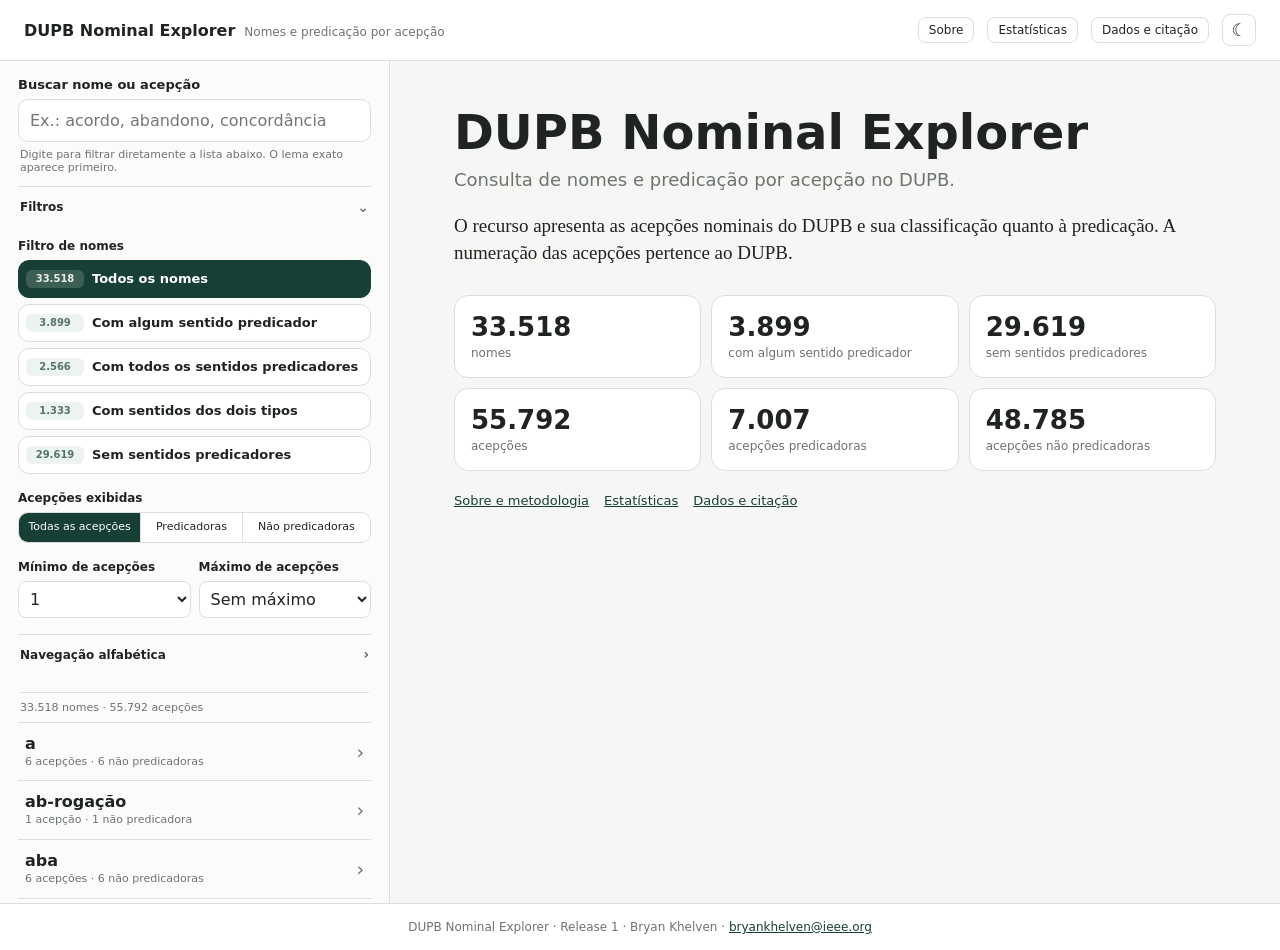
==== index.html @ 0bd73d30 "Publish DUPB Nominal Explorer" ====
<!doctype html>
<html lang="pt-BR"><head><meta charset="utf-8"><meta name="viewport" content="width=device-width,initial-scale=1">
<title>DUPB Nominal Explorer</title><meta name="description" content="Consulta de nomes e predicação por acepção no DUPB.">
<script src="theme.js"></script><link rel="icon" href="favicon.svg" type="image/svg+xml"><link rel="stylesheet" href="styles.css"></head><body>
<header class="topbar"><div class="brand"><a href="index.html">DUPB Nominal Explorer</a><span>Nomes e predicação por acepção</span></div><nav class="top-actions">
<a class="nav-btn" href="about.html">Sobre</a><a class="nav-btn" href="stats.html">Estatísticas</a><a class="nav-btn" href="download.html">Dados e citação</a><button class="theme-btn icon-btn" data-theme-toggle type="button" aria-label="Alternar tema"></button>
</nav></header>
<main class="explorer">
<aside class="filters">
<div class="search-block"><label for="q">Buscar nome ou acepção</label><input id="q" type="search" autocomplete="off" placeholder="Ex.: acordo, abandono, concordância"><p class="hint">Digite para filtrar diretamente a lista abaixo. O lema exato aparece primeiro.</p></div>
<details class="sidebar-section" open><summary>Filtros</summary><div class="sidebar-section-body">
<p class="lab">Filtro de nomes</p><div id="profiles" class="profile-options" role="group" aria-label="Perfil dos nomes">
<button data-p="all" class="on"><small class="facet-count"></small><span class="facet-label">Todos os nomes</span></button>
<button data-p="hasS"><small class="facet-count"></small><span class="facet-label">Com algum sentido predicador</span></button>
<button data-p="allS"><small class="facet-count"></small><span class="facet-label">Com todos os sentidos predicadores</span></button>
<button data-p="mixed"><small class="facet-count"></small><span class="facet-label">Com sentidos dos dois tipos</span></button>
<button data-p="nonly"><small class="facet-count"></small><span class="facet-label">Sem sentidos predicadores</span></button></div>
<p class="lab">Acepções exibidas</p><div id="senseFilters" class="chips segmented" role="group" aria-label="Acepções exibidas"><button data-s="all" class="on">Todas as acepções</button><button data-s="S">Predicadoras</button><button data-s="N">Não predicadoras</button></div>
<div class="two-cols"><div><p class="lab">Mínimo de acepções</p><select id="minSenses"><option value="1">1</option><option>2</option><option>3</option><option>5</option><option>10</option></select></div><div><p class="lab">Máximo de acepções</p><select id="maxSenses"><option value="999">Sem máximo</option><option>1</option><option>2</option><option>3</option><option>5</option><option>10</option><option>20</option></select></div></div>
</div></details>
<details class="sidebar-section"><summary>Navegação alfabética</summary><div class="sidebar-section-body"><div id="alphabet" class="alphabet"></div></div></details>
<div id="activeFilters" class="active-filters" hidden></div><div id="count" aria-live="polite"></div><div id="list" class="lexical-list"></div><div id="listSentinel" class="list-sentinel" aria-hidden="true"></div>
</aside>
<section id="content">
<div id="intro"><h1>DUPB Nominal Explorer</h1><p class="subtitle">Consulta de nomes e predicação por acepção no DUPB.</p><p class="scope">O recurso apresenta as acepções nominais do DUPB e sua classificação quanto à predicação. A numeração das acepções pertence ao DUPB.</p><div id="stats"></div><div class="page-links"><a href="about.html">Sobre e metodologia</a><a href="stats.html">Estatísticas</a><a href="download.html">Dados e citação</a></div></div>
<div id="entry" hidden><p class="eyebrow">Entrada nominal</p><div class="entry-head"><div><h1 id="title"></h1><p id="summary"></p></div><div class="entry-data"><span>Exportar este nome:</span><button id="jsonOne">JSON</button><button id="jsonlOne">JSONL</button></div></div><div class="entry-body"><div id="groups"></div><aside class="lexical"><h2>Ficha lexical</h2><dl id="lexicalData"></dl><div class="lexical-actions"><button id="copyLink" class="quiet-action">Copiar link</button><details class="cite-menu"><summary>Citar esta entrada</summary><div class="cite-menu-body"><button id="copyCitation" class="quiet-action">Copiar referência</button><button id="copyBibtex" class="quiet-action">Copiar BibTeX</button></div></details></div></aside></div></div>
</section></main>
<footer>DUPB Nominal Explorer · Release 1 · Bryan Khelven · <a href="mailto:bryankhelven@ieee.org">bryankhelven@ieee.org</a></footer>
<script src="data/release-info.js"></script><script src="data/entries.js"></script><script src="common.js"></script><script src="app.js"></script></body></html>
---- styles.css ----
:root{--bg:#f6f7f4;--panel:#fbfcfa;--paper:#fff;--text:#1f2421;--muted:#6d746f;--line:#ddd;--accent:#173f35;--soft:#e7efec;--pred:#e7efec;--non:#efefec}:root[data-theme="dark"]{--bg:#131614;--panel:#181c19;--paper:#1f2421;--text:#e8ece9;--muted:#aab0ac;--line:#343a36;--accent:#a9d4c3;--soft:#26362f;--pred:#21382f;--non:#2b2f2c}*{box-sizing:border-box}body{margin:0;font-family:system-ui,-apple-system,BlinkMacSystemFont,"Segoe UI",sans-serif;background:var(--bg);color:var(--text)}a{color:var(--accent)}button,input,select{font:inherit;color:inherit}.topbar{padding:14px 24px;background:var(--paper);border-bottom:1px solid var(--line);display:flex;justify-content:space-between;gap:22px;align-items:center;position:sticky;top:0;z-index:10}.brand{display:flex;gap:9px;align-items:baseline;white-space:nowrap}.brand a{font-weight:800;text-decoration:none;color:var(--text)}.brand span{font-size:12px;color:var(--muted)}.topbar nav{display:flex;gap:13px;align-items:center;flex-wrap:wrap;justify-content:flex-end}.topbar nav a,.theme-btn{font-size:12px}.theme-btn{border:1px solid var(--line);background:var(--paper);padding:6px 9px;border-radius:8px}.explorer{display:grid;grid-template-columns:360px 1fr;min-height:calc(100vh - 58px)}.filters{padding:20px;border-right:1px solid var(--line);background:var(--panel);position:sticky;top:58px;height:calc(100vh - 58px);overflow:auto}.filters label{font-size:13px;font-weight:700}.filters input{width:100%;margin-top:7px;padding:11px;border:1px solid var(--line);background:var(--paper);border-radius:10px}.hint{font-size:11px;color:var(--muted);margin:6px 2px 0}.lab{font-size:12px;font-weight:800;margin:17px 0 7px}.chips{display:flex;gap:6px;flex-wrap:wrap}.chips button,.entry-data button,.lexical button{border:1px solid var(--line);background:var(--paper);padding:7px 10px;border-radius:999px;cursor:pointer}.chips button.on{background:var(--accent);color:var(--paper);border-color:var(--accent)}:root[data-theme="dark"] .chips button.on{color:#132018}.two-cols{display:grid;grid-template-columns:1fr 1fr;gap:8px}.two-cols select{width:100%;padding:7px;border:1px solid var(--line);border-radius:8px;background:var(--paper)}.alphabet{display:flex;gap:3px;flex-wrap:wrap}.alpha{border:0;background:transparent;color:var(--muted);padding:4px 6px;border-radius:5px;cursor:pointer}.alpha.on,.alpha:hover{background:var(--soft);color:var(--text)}#count{font-size:12px;color:var(--muted);margin:12px 2px}.lem{display:flex;justify-content:space-between;gap:10px;width:100%;border:0;background:transparent;color:var(--text);padding:8px;border-radius:8px;text-align:left;cursor:pointer}.lem:hover,.lem.sel{background:var(--soft)}.lem span{overflow:hidden;text-overflow:ellipsis;white-space:nowrap}.lem small{color:var(--muted);white-space:nowrap}#content{padding:42px clamp(24px,5vw,70px)}#intro,#entry{max-width:1040px;margin:auto}.eyebrow{color:var(--accent);text-transform:uppercase;font-size:11px;font-weight:800;letter-spacing:.1em}#intro h1,#entry h1{font-size:clamp(32px,4vw,48px);line-height:1.08;margin:4px 0 10px}.subtitle{font-size:18px;color:var(--muted);margin:0}.scope{font-family:Georgia,serif;font-size:19px;line-height:1.45;max-width:800px;margin:22px 0 0}#stats{display:grid;grid-template-columns:repeat(3,1fr);gap:10px;margin-top:28px}.stat{background:var(--paper);border:1px solid var(--line);border-radius:14px;padding:16px}.stat b{display:block;font-size:26px}.stat span{font-size:12px;color:var(--muted)}.page-links{display:flex;gap:15px;flex-wrap:wrap;margin-top:22px;font-size:13px}.entry-head{display:flex;justify-content:space-between;gap:20px;align-items:flex-end}.entry-head #summary{color:var(--muted)}.entry-data{display:flex;gap:6px;align-items:center;flex-wrap:wrap;padding-bottom:14px}.entry-data span{font-size:12px;color:var(--muted)}.entry-body{display:grid;grid-template-columns:minmax(0,1fr) 230px;gap:28px}.lexical{border-left:1px solid var(--line);padding-left:18px;position:sticky;top:82px;align-self:start}.lexical h2{font-size:12px;text-transform:uppercase;letter-spacing:.08em;color:var(--muted)}.lexical dl{display:grid;grid-template-columns:1fr auto;gap:6px 10px;font-size:12px}.lexical dt{color:var(--muted)}.lexical dd{margin:0;font-weight:700}.lexical button{display:block;width:100%;margin-top:6px;border-radius:8px}.grp{margin:26px 0}.grp h3{margin:0 0 8px}.card{background:var(--paper);border:1px solid var(--line);border-radius:16px;padding:17px 19px;margin:9px 0}.top{display:flex;justify-content:space-between;gap:10px}.num{font-size:12px;color:var(--muted);font-weight:800}.badge{font-size:11px;font-weight:800;border-radius:999px;padding:5px 9px}.badge.S{background:var(--pred);color:var(--accent)}.badge.N{background:var(--non);color:var(--muted)}.desc{font-family:Georgia,serif;font-size:24px;margin:8px 0 0;line-height:1.3}footer{padding:16px;text-align:center;font-size:12px;color:var(--muted);background:var(--paper);border-top:1px solid var(--line)}
/* public documentation */.page{max-width:1040px;margin:auto;padding:42px 24px 70px}.page.narrow{max-width:860px}.page h1{font-size:38px}.page h2{font-size:22px;margin-top:34px}.lead{font-size:17px;color:var(--muted)}.prose{max-width:780px}.prose p,.prose li{line-height:1.65}.definition{display:grid;grid-template-columns:150px 1fr;gap:14px;border-top:1px solid var(--line);padding:12px 0}.public-version{width:100%;border-collapse:collapse;margin-top:12px}.public-version th,.public-version td{text-align:left;padding:9px;border-bottom:1px solid var(--line);vertical-align:top}.public-version th{width:180px;color:var(--muted);font-weight:600}.mono{font-family:ui-monospace,SFMono-Regular,Consolas,monospace;font-size:12px;overflow-wrap:anywhere}.contact{border:1px solid var(--line);background:var(--paper);padding:15px;border-radius:12px;margin-top:24px}.info-grid,.stats-grid,.download-grid{display:grid;grid-template-columns:repeat(2,minmax(0,1fr));gap:12px}.info-card,.stat-panel,.download-card{background:var(--paper);border:1px solid var(--line);border-radius:12px;padding:17px}.info-card b{display:block;font-size:25px}.info-card span{font-size:12px;color:var(--muted)}.bar-row{display:grid;grid-template-columns:minmax(120px,1fr) 2fr auto;gap:10px;align-items:center;margin:8px 0;font-size:12px}.bar{height:8px;background:var(--soft);border-radius:999px;overflow:hidden}.bar i{display:block;height:100%;background:var(--accent)}.button-row{display:flex;gap:8px;flex-wrap:wrap}.btn{display:inline-block;border:1px solid var(--line);background:var(--paper);padding:8px 11px;border-radius:8px;text-decoration:none;color:var(--text);cursor:pointer}.btn.primary{background:var(--accent);border-color:var(--accent);color:var(--paper)}:root[data-theme="dark"] .btn.primary{color:#132018}.checksum{overflow-wrap:anywhere;font-family:ui-monospace,SFMono-Regular,Consolas,monospace;font-size:12px}
@media(max-width:900px){.topbar{align-items:flex-start;flex-direction:column}.topbar nav{justify-content:flex-start}.explorer{display:block}.filters{position:static;height:auto;border-right:0;border-bottom:1px solid var(--line)}#list{max-height:260px;overflow:auto}#content{padding:30px 16px}#stats{grid-template-columns:1fr 1fr}.entry-head{display:block}.entry-data{padding:0 0 14px}.entry-body{display:block}.lexical{position:static;border-left:0;border-top:1px solid var(--line);padding:16px 0 0;margin-top:22px}.info-grid,.stats-grid,.download-grid{grid-template-columns:1fr}}
@media(max-width:560px){#stats{grid-template-columns:1fr}.two-cols{grid-template-columns:1fr}.brand{align-items:flex-start;flex-direction:column}.definition{grid-template-columns:1fr}}

/* WEB V3 — lexical search/filter feedback */
.suggestions{margin-top:8px;border:1px solid var(--line);background:var(--paper);border-radius:10px;overflow:hidden;box-shadow:0 8px 24px rgba(0,0,0,.07)}
.shead{padding:7px 9px 4px;font-size:10px;font-weight:800;letter-spacing:.08em;text-transform:uppercase;color:var(--muted)}.shead.secondary{border-top:1px solid var(--line);margin-top:3px}
.sitem{display:block;width:100%;border:0;background:transparent;text-align:left;padding:7px 9px;cursor:pointer}.sitem:hover,.sitem:focus-visible{background:var(--soft)}.sitem.secondary{color:var(--muted)}
.facet-count{margin-left:5px;opacity:.72;font-variant-numeric:tabular-nums;font-size:.82em}.chips button.on .facet-count{opacity:1}
.segmented{gap:0;flex-wrap:nowrap}.segmented button{border-radius:0;margin-left:-1px}.segmented button:first-child{border-radius:999px 0 0 999px;margin-left:0}.segmented button:last-child{border-radius:0 999px 999px 0}
.active-filters{display:flex;flex-wrap:wrap;gap:5px;margin:12px 0 4px}.filter-chip{border:1px solid var(--line);background:var(--paper);padding:5px 8px;border-radius:999px;font-size:11px;cursor:pointer}.filter-chip:hover{background:var(--soft)}
#count{font-variant-numeric:tabular-nums}
.lem.lexical-row{align-items:center;padding:10px 8px;border-bottom:1px solid var(--line);border-radius:0}.lem.lexical-row:first-child{border-top:1px solid var(--line)}.lem.lexical-row:hover,.lem.lexical-row.sel{background:var(--soft)}
.lex-main{display:flex;flex-direction:column;gap:2px;min-width:0}.lex-main strong{font-weight:700;overflow:hidden;text-overflow:ellipsis;white-space:nowrap}.lex-main small{font-size:11px;color:var(--muted);white-space:normal}.chev{font-size:19px;color:var(--muted);padding-left:6px}
@media(max-width:560px){.segmented{flex-wrap:wrap;gap:5px}.segmented button,.segmented button:first-child,.segmented button:last-child{border-radius:999px;margin-left:0}}

/* WEB V4 — sidebar hierarchy and publication UX */
.explorer{grid-template-columns:390px 1fr}.filters{padding:16px 18px}.top-actions{display:flex;gap:7px;align-items:center;flex-wrap:wrap;justify-content:flex-end}.topbar nav a.nav-btn{text-decoration:none;color:var(--text);border:1px solid var(--line);background:var(--paper);padding:6px 10px;border-radius:8px;font-size:12px;line-height:1}.topbar nav a.nav-btn:hover{background:var(--soft)}.icon-btn{width:34px;height:32px;padding:0!important;display:grid;place-items:center;font-size:17px!important;line-height:1;cursor:pointer}.search-block{margin-bottom:10px}.search-block label{display:block}.search-block .hint{max-width:330px}.sidebar-section{border-top:1px solid var(--line);margin-top:12px;padding-top:2px}.sidebar-section>summary{list-style:none;cursor:pointer;font-size:12px;font-weight:800;padding:10px 2px 7px;display:flex;align-items:center;justify-content:space-between}.sidebar-section>summary::-webkit-details-marker{display:none}.sidebar-section>summary::after{content:'⌄';color:var(--muted);font-size:14px;transition:transform .15s ease}.sidebar-section:not([open])>summary::after{transform:rotate(-90deg)}.sidebar-section-body{padding:0 0 4px}.profile-options{display:grid;gap:6px}.profile-options button{width:100%;min-height:38px;display:grid;grid-template-columns:58px minmax(0,1fr);align-items:center;text-align:left;gap:8px;border:1px solid var(--line);background:var(--paper);color:var(--text);border-radius:11px;padding:7px 10px 7px 7px;cursor:pointer}.profile-options button:hover{background:var(--soft)}.profile-options button.on{background:var(--accent);border-color:var(--accent);color:var(--paper)}:root[data-theme="dark"] .profile-options button.on{color:#132018}.profile-options .facet-count{margin:0;padding:2px 5px;min-width:48px;text-align:center;font-size:10px;line-height:1.35;font-weight:700;font-variant-numeric:tabular-nums;color:var(--accent);background:var(--soft);border-radius:6px}.profile-options button.on .facet-count{color:inherit;background:rgba(255,255,255,.18);opacity:.9}:root[data-theme="dark"] .profile-options button.on .facet-count{background:rgba(19,32,24,.12)}.profile-options .facet-label{font-size:13px;line-height:1.25;font-weight:600}.segmented{display:grid;grid-template-columns:1.2fr 1fr 1.25fr;gap:0;width:100%;overflow:hidden;border:1px solid var(--line);border-radius:10px}.segmented button,.segmented button:first-child,.segmented button:last-child{min-width:0;margin:0;border:0;border-right:1px solid var(--line);border-radius:0;padding:8px 7px;font-size:11px;line-height:1.15;white-space:normal;background:var(--paper)}.segmented button:last-child{border-right:0}.segmented button.on{background:var(--accent);color:var(--paper)}:root[data-theme="dark"] .segmented button.on{color:#132018}#count{margin:10px 2px 8px;padding-top:8px;border-top:1px solid var(--line);font-size:11px}.lexical-list{min-height:100px}.list-sentinel{height:1px}.lem.lexical-row{padding:11px 7px}.lex-main small{font-size:11px;line-height:1.35}.lexical-actions{margin-top:12px;padding-top:10px;border-top:1px solid var(--line)}.lexical .quiet-action{display:inline-block;width:auto;margin:0;padding:4px 0;border:0;border-radius:0;background:transparent;color:var(--accent);font-size:11px;text-align:left;cursor:pointer}.lexical .quiet-action:hover{text-decoration:underline}.cite-menu{margin-top:5px}.cite-menu>summary{cursor:pointer;color:var(--accent);font-size:11px;list-style:none}.cite-menu>summary::-webkit-details-marker{display:none}.cite-menu>summary::after{content:' ▾';color:var(--muted)}.cite-menu[open]>summary::after{content:' ▴'}.cite-menu-body{display:flex;flex-direction:column;align-items:flex-start;gap:2px;padding:5px 0 0}.entry-data button{padding:5px 8px;font-size:11px;background:transparent}.entry-data span{font-size:11px}.suggestions{display:none!important}@media(max-width:900px){.explorer{display:block}.filters{padding:14px 16px}}@media(max-width:560px){.segmented{display:grid;grid-template-columns:1fr}.segmented button,.segmented button:first-child,.segmented button:last-child{border-right:0;border-bottom:1px solid var(--line)}.segmented button:last-child{border-bottom:0}.profile-options button{grid-template-columns:54px minmax(0,1fr)}}
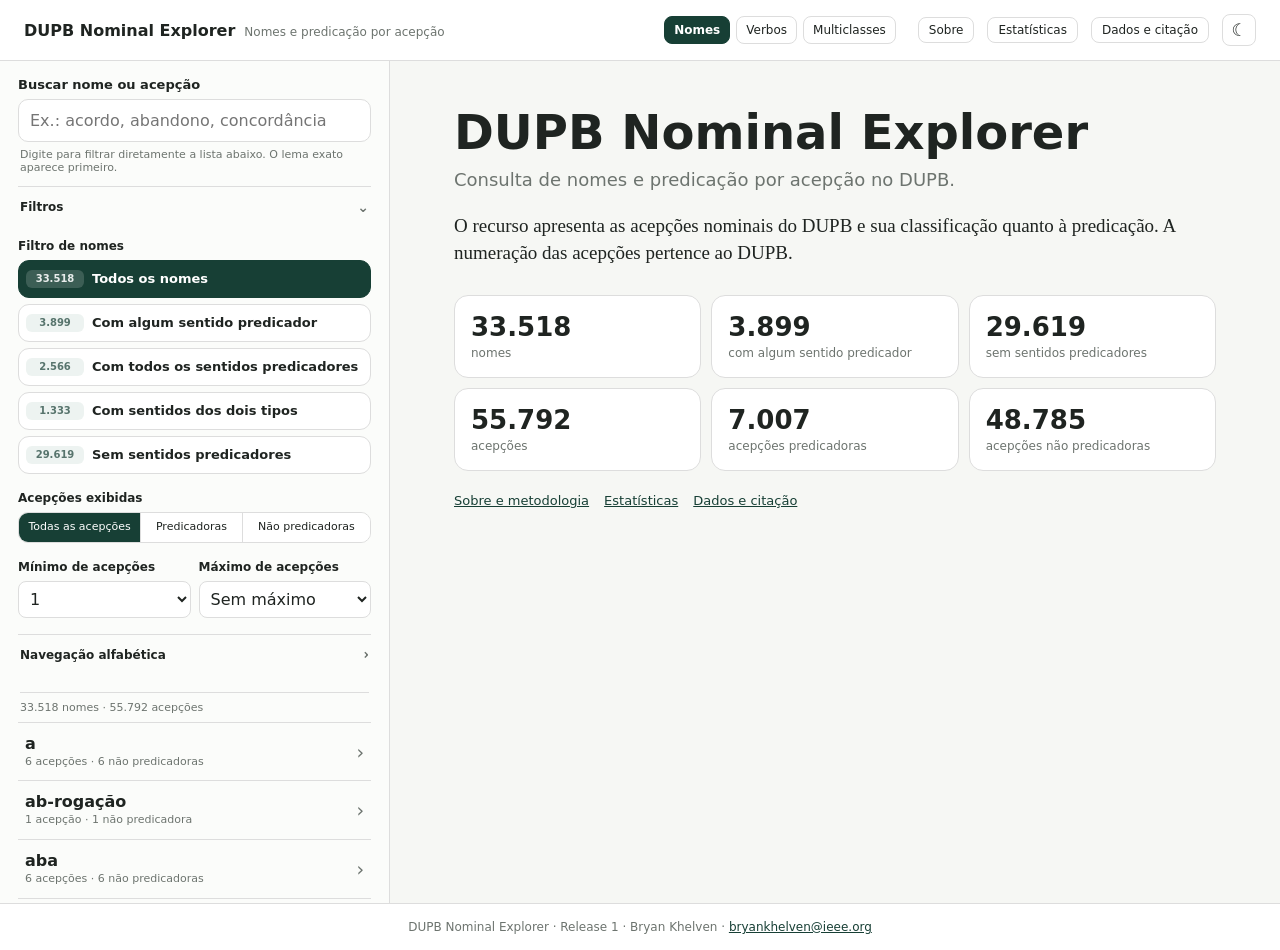
==== commit a7b256d6: "Add DUPB Explorer family navigation and restore landing statistics" ====
--- a/index.html
+++ b/index.html
@@ -26,4 +26,4 @@
 <div id="entry" hidden><p class="eyebrow">Entrada nominal</p><div class="entry-head"><div><h1 id="title"></h1><p id="summary"></p></div><div class="entry-data"><span>Exportar este nome:</span><button id="jsonOne">JSON</button><button id="jsonlOne">JSONL</button></div></div><div class="entry-body"><div id="groups"></div><aside class="lexical"><h2>Ficha lexical</h2><dl id="lexicalData"></dl><div class="lexical-actions"><button id="copyLink" class="quiet-action">Copiar link</button><details class="cite-menu"><summary>Citar esta entrada</summary><div class="cite-menu-body"><button id="copyCitation" class="quiet-action">Copiar referência</button><button id="copyBibtex" class="quiet-action">Copiar BibTeX</button></div></details></div></aside></div></div>
 </section></main>
 <footer>DUPB Nominal Explorer · Release 1 · Bryan Khelven · <a href="mailto:bryankhelven@ieee.org">bryankhelven@ieee.org</a></footer>
-<script src="data/release-info.js"></script><script src="data/entries.js"></script><script src="common.js"></script><script src="app.js"></script></body></html>
+<script src="data/release-info.js"></script><script src="data/entries.js"></script><script src="common.js"></script><script src="app.js"></script><script src="resource-nav.js"></script></body></html>
--- a/styles.css
+++ b/styles.css
@@ -17,3 +17,10 @@
 
 /* WEB V4 — sidebar hierarchy and publication UX */
 .explorer{grid-template-columns:390px 1fr}.filters{padding:16px 18px}.top-actions{display:flex;gap:7px;align-items:center;flex-wrap:wrap;justify-content:flex-end}.topbar nav a.nav-btn{text-decoration:none;color:var(--text);border:1px solid var(--line);background:var(--paper);padding:6px 10px;border-radius:8px;font-size:12px;line-height:1}.topbar nav a.nav-btn:hover{background:var(--soft)}.icon-btn{width:34px;height:32px;padding:0!important;display:grid;place-items:center;font-size:17px!important;line-height:1;cursor:pointer}.search-block{margin-bottom:10px}.search-block label{display:block}.search-block .hint{max-width:330px}.sidebar-section{border-top:1px solid var(--line);margin-top:12px;padding-top:2px}.sidebar-section>summary{list-style:none;cursor:pointer;font-size:12px;font-weight:800;padding:10px 2px 7px;display:flex;align-items:center;justify-content:space-between}.sidebar-section>summary::-webkit-details-marker{display:none}.sidebar-section>summary::after{content:'⌄';color:var(--muted);font-size:14px;transition:transform .15s ease}.sidebar-section:not([open])>summary::after{transform:rotate(-90deg)}.sidebar-section-body{padding:0 0 4px}.profile-options{display:grid;gap:6px}.profile-options button{width:100%;min-height:38px;display:grid;grid-template-columns:58px minmax(0,1fr);align-items:center;text-align:left;gap:8px;border:1px solid var(--line);background:var(--paper);color:var(--text);border-radius:11px;padding:7px 10px 7px 7px;cursor:pointer}.profile-options button:hover{background:var(--soft)}.profile-options button.on{background:var(--accent);border-color:var(--accent);color:var(--paper)}:root[data-theme="dark"] .profile-options button.on{color:#132018}.profile-options .facet-count{margin:0;padding:2px 5px;min-width:48px;text-align:center;font-size:10px;line-height:1.35;font-weight:700;font-variant-numeric:tabular-nums;color:var(--accent);background:var(--soft);border-radius:6px}.profile-options button.on .facet-count{color:inherit;background:rgba(255,255,255,.18);opacity:.9}:root[data-theme="dark"] .profile-options button.on .facet-count{background:rgba(19,32,24,.12)}.profile-options .facet-label{font-size:13px;line-height:1.25;font-weight:600}.segmented{display:grid;grid-template-columns:1.2fr 1fr 1.25fr;gap:0;width:100%;overflow:hidden;border:1px solid var(--line);border-radius:10px}.segmented button,.segmented button:first-child,.segmented button:last-child{min-width:0;margin:0;border:0;border-right:1px solid var(--line);border-radius:0;padding:8px 7px;font-size:11px;line-height:1.15;white-space:normal;background:var(--paper)}.segmented button:last-child{border-right:0}.segmented button.on{background:var(--accent);color:var(--paper)}:root[data-theme="dark"] .segmented button.on{color:#132018}#count{margin:10px 2px 8px;padding-top:8px;border-top:1px solid var(--line);font-size:11px}.lexical-list{min-height:100px}.list-sentinel{height:1px}.lem.lexical-row{padding:11px 7px}.lex-main small{font-size:11px;line-height:1.35}.lexical-actions{margin-top:12px;padding-top:10px;border-top:1px solid var(--line)}.lexical .quiet-action{display:inline-block;width:auto;margin:0;padding:4px 0;border:0;border-radius:0;background:transparent;color:var(--accent);font-size:11px;text-align:left;cursor:pointer}.lexical .quiet-action:hover{text-decoration:underline}.cite-menu{margin-top:5px}.cite-menu>summary{cursor:pointer;color:var(--accent);font-size:11px;list-style:none}.cite-menu>summary::-webkit-details-marker{display:none}.cite-menu>summary::after{content:' ▾';color:var(--muted)}.cite-menu[open]>summary::after{content:' ▴'}.cite-menu-body{display:flex;flex-direction:column;align-items:flex-start;gap:2px;padding:5px 0 0}.entry-data button{padding:5px 8px;font-size:11px;background:transparent}.entry-data span{font-size:11px}.suggestions{display:none!important}@media(max-width:900px){.explorer{display:block}.filters{padding:14px 16px}}@media(max-width:560px){.segmented{display:grid;grid-template-columns:1fr}.segmented button,.segmented button:first-child,.segmented button:last-child{border-right:0;border-bottom:1px solid var(--line)}.segmented button:last-child{border-bottom:0}.profile-options button{grid-template-columns:54px minmax(0,1fr)}}
+
+/* DUPB Explorer family navigation */
+.resource-switch{display:flex;gap:6px;align-items:center;flex-wrap:wrap;margin-left:auto}
+.resource-switch a{font-size:12px;text-decoration:none;color:var(--text);border:1px solid var(--line);background:var(--paper);padding:6px 9px;border-radius:8px}
+.resource-switch a.active{background:var(--accent);border-color:var(--accent);color:var(--paper);font-weight:750}
+:root[data-theme="dark"] .resource-switch a.active{color:#132018}
+@media(max-width:900px){.resource-switch{margin-left:0}}
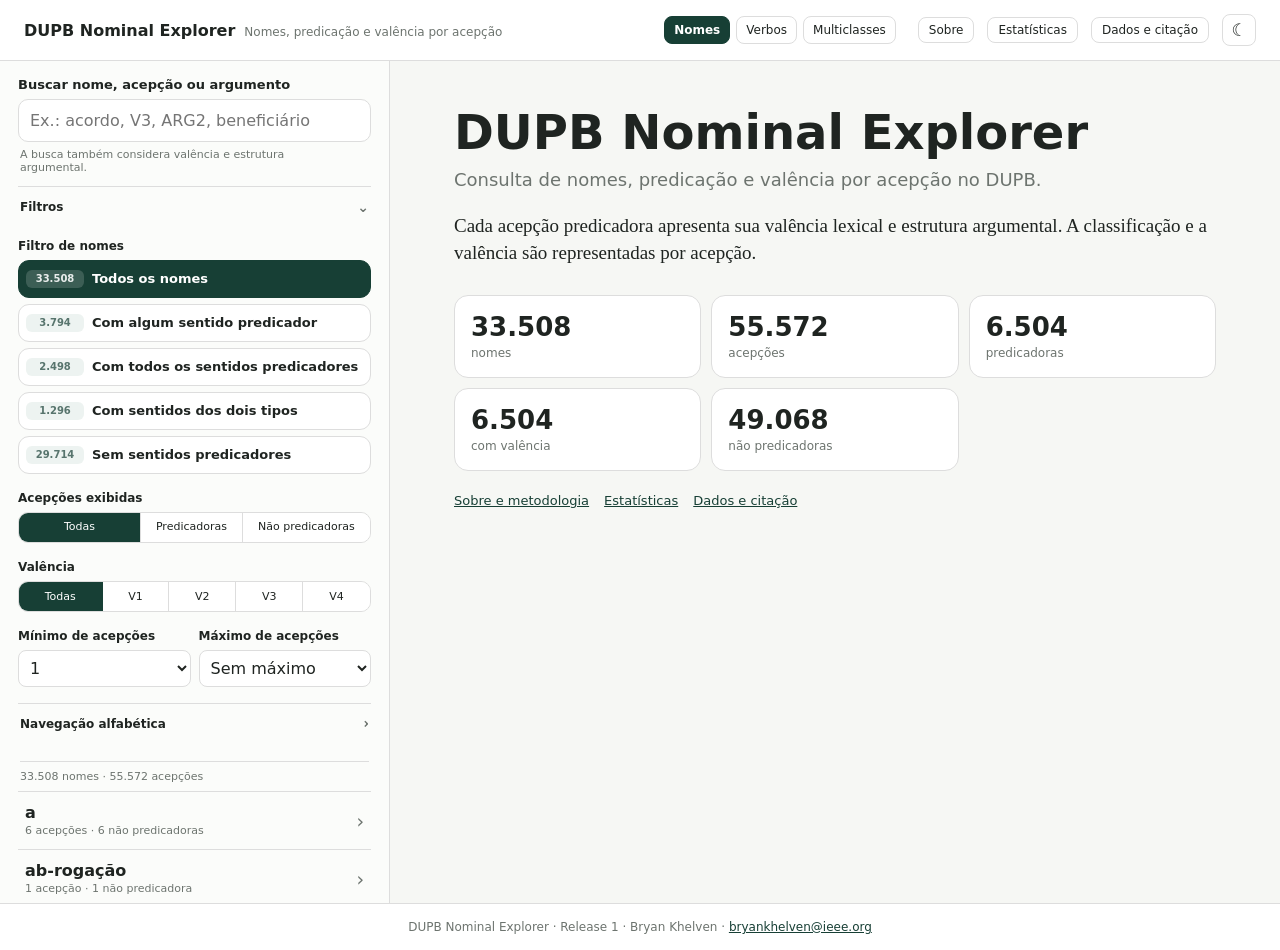
==== commit 5e0cf09e: "Publish nominal valency UI ORCH219" ====
--- a/index.html
+++ b/index.html
@@ -1,13 +1,13 @@
 <!doctype html>
 <html lang="pt-BR"><head><meta charset="utf-8"><meta name="viewport" content="width=device-width,initial-scale=1">
-<title>DUPB Nominal Explorer</title><meta name="description" content="Consulta de nomes e predicação por acepção no DUPB.">
-<script src="theme.js"></script><link rel="icon" href="favicon.svg" type="image/svg+xml"><link rel="stylesheet" href="styles.css"></head><body>
-<header class="topbar"><div class="brand"><a href="index.html">DUPB Nominal Explorer</a><span>Nomes e predicação por acepção</span></div><nav class="top-actions">
+<title>DUPB Nominal Explorer</title><meta name="description" content="Consulta de nomes, predicação e valência por acepção no DUPB.">
+<script src="theme.js"></script><link rel="icon" href="favicon.svg" type="image/svg+xml"><link rel="stylesheet" href="styles.css"><link rel="stylesheet" href="valency.css"></head><body>
+<header class="topbar"><div class="brand"><a href="index.html">DUPB Nominal Explorer</a><span>Nomes, predicação e valência por acepção</span></div><nav class="top-actions">
 <a class="nav-btn" href="about.html">Sobre</a><a class="nav-btn" href="stats.html">Estatísticas</a><a class="nav-btn" href="download.html">Dados e citação</a><button class="theme-btn icon-btn" data-theme-toggle type="button" aria-label="Alternar tema"></button>
 </nav></header>
 <main class="explorer">
 <aside class="filters">
-<div class="search-block"><label for="q">Buscar nome ou acepção</label><input id="q" type="search" autocomplete="off" placeholder="Ex.: acordo, abandono, concordância"><p class="hint">Digite para filtrar diretamente a lista abaixo. O lema exato aparece primeiro.</p></div>
+<div class="search-block"><label for="q">Buscar nome, acepção ou argumento</label><input id="q" type="search" autocomplete="off" placeholder="Ex.: acordo, V3, ARG2, beneficiário"><p class="hint">A busca também considera valência e estrutura argumental.</p></div>
 <details class="sidebar-section" open><summary>Filtros</summary><div class="sidebar-section-body">
 <p class="lab">Filtro de nomes</p><div id="profiles" class="profile-options" role="group" aria-label="Perfil dos nomes">
 <button data-p="all" class="on"><small class="facet-count"></small><span class="facet-label">Todos os nomes</span></button>
@@ -15,14 +15,15 @@
 <button data-p="allS"><small class="facet-count"></small><span class="facet-label">Com todos os sentidos predicadores</span></button>
 <button data-p="mixed"><small class="facet-count"></small><span class="facet-label">Com sentidos dos dois tipos</span></button>
 <button data-p="nonly"><small class="facet-count"></small><span class="facet-label">Sem sentidos predicadores</span></button></div>
-<p class="lab">Acepções exibidas</p><div id="senseFilters" class="chips segmented" role="group" aria-label="Acepções exibidas"><button data-s="all" class="on">Todas as acepções</button><button data-s="S">Predicadoras</button><button data-s="N">Não predicadoras</button></div>
+<p class="lab">Acepções exibidas</p><div id="senseFilters" class="chips segmented" role="group" aria-label="Acepções exibidas"><button data-s="all" class="on">Todas</button><button data-s="S">Predicadoras</button><button data-s="N">Não predicadoras</button></div>
+<p class="lab">Valência</p><div id="valencyFilters" class="chips valency-filter" role="group" aria-label="Filtrar por valência"><button data-v="all" class="on">Todas</button><button data-v="V1">V1</button><button data-v="V2">V2</button><button data-v="V3">V3</button><button data-v="V4">V4</button></div>
 <div class="two-cols"><div><p class="lab">Mínimo de acepções</p><select id="minSenses"><option value="1">1</option><option>2</option><option>3</option><option>5</option><option>10</option></select></div><div><p class="lab">Máximo de acepções</p><select id="maxSenses"><option value="999">Sem máximo</option><option>1</option><option>2</option><option>3</option><option>5</option><option>10</option><option>20</option></select></div></div>
 </div></details>
 <details class="sidebar-section"><summary>Navegação alfabética</summary><div class="sidebar-section-body"><div id="alphabet" class="alphabet"></div></div></details>
 <div id="activeFilters" class="active-filters" hidden></div><div id="count" aria-live="polite"></div><div id="list" class="lexical-list"></div><div id="listSentinel" class="list-sentinel" aria-hidden="true"></div>
 </aside>
 <section id="content">
-<div id="intro"><h1>DUPB Nominal Explorer</h1><p class="subtitle">Consulta de nomes e predicação por acepção no DUPB.</p><p class="scope">O recurso apresenta as acepções nominais do DUPB e sua classificação quanto à predicação. A numeração das acepções pertence ao DUPB.</p><div id="stats"></div><div class="page-links"><a href="about.html">Sobre e metodologia</a><a href="stats.html">Estatísticas</a><a href="download.html">Dados e citação</a></div></div>
+<div id="intro"><h1>DUPB Nominal Explorer</h1><p class="subtitle">Consulta de nomes, predicação e valência por acepção no DUPB.</p><p class="scope">Cada acepção predicadora apresenta sua valência lexical e estrutura argumental. A classificação e a valência são representadas por acepção.</p><div id="stats"></div><div class="page-links"><a href="about.html">Sobre e metodologia</a><a href="stats.html">Estatísticas</a><a href="download.html">Dados e citação</a></div></div>
 <div id="entry" hidden><p class="eyebrow">Entrada nominal</p><div class="entry-head"><div><h1 id="title"></h1><p id="summary"></p></div><div class="entry-data"><span>Exportar este nome:</span><button id="jsonOne">JSON</button><button id="jsonlOne">JSONL</button></div></div><div class="entry-body"><div id="groups"></div><aside class="lexical"><h2>Ficha lexical</h2><dl id="lexicalData"></dl><div class="lexical-actions"><button id="copyLink" class="quiet-action">Copiar link</button><details class="cite-menu"><summary>Citar esta entrada</summary><div class="cite-menu-body"><button id="copyCitation" class="quiet-action">Copiar referência</button><button id="copyBibtex" class="quiet-action">Copiar BibTeX</button></div></details></div></aside></div></div>
 </section></main>
 <footer>DUPB Nominal Explorer · Release 1 · Bryan Khelven · <a href="mailto:bryankhelven@ieee.org">bryankhelven@ieee.org</a></footer>
--- a/valency.css
+++ b/valency.css
@@ -0,0 +1,17 @@
+
+/* Valency UI — ORCH215 candidate */
+.badges{display:flex;align-items:center;gap:6px;flex-wrap:wrap}
+.badge.valency{font-weight:850;letter-spacing:.04em;border:1px solid currentColor;background:transparent}
+.valency-box{margin-top:12px;padding:11px 12px;border:1px solid var(--line);border-radius:10px;background:var(--soft)}
+.valency-label{font-size:10px;text-transform:uppercase;letter-spacing:.08em;font-weight:800;color:var(--muted);margin-bottom:7px}
+.argument-row{display:flex;align-items:center;gap:7px;flex-wrap:wrap}
+.arg-chip{display:inline-block;padding:4px 7px;border-radius:7px;background:var(--paper);border:1px solid var(--line);font-family:ui-monospace,SFMono-Regular,Consolas,monospace;font-size:11px;overflow-wrap:anywhere}
+.arg-sep{color:var(--muted);font-weight:700}
+.arg-note{font-size:12px;color:var(--muted);font-style:italic}
+.valency-filter{display:grid;grid-template-columns:1.25fr repeat(4,1fr);gap:0;width:100%;overflow:hidden;border:1px solid var(--line);border-radius:10px}
+.valency-filter button{border:0;border-right:1px solid var(--line);border-radius:0!important;margin:0!important;padding:8px 5px;background:var(--paper);color:var(--text);cursor:pointer;font-size:11px}
+.valency-filter button:last-child{border-right:0}.valency-filter button.on{background:var(--accent);color:var(--paper)}
+:root[data-theme="dark"] .valency-filter button.on{color:#132018}
+.valency-summary{display:grid;grid-template-columns:repeat(4,minmax(0,1fr));gap:10px}
+.valency-summary .info-card b{font-size:24px}
+@media(max-width:560px){.valency-filter{grid-template-columns:1fr 1fr 1fr}.valency-filter button{border-bottom:1px solid var(--line)}.argument-row{align-items:flex-start}.valency-summary{grid-template-columns:1fr 1fr}}
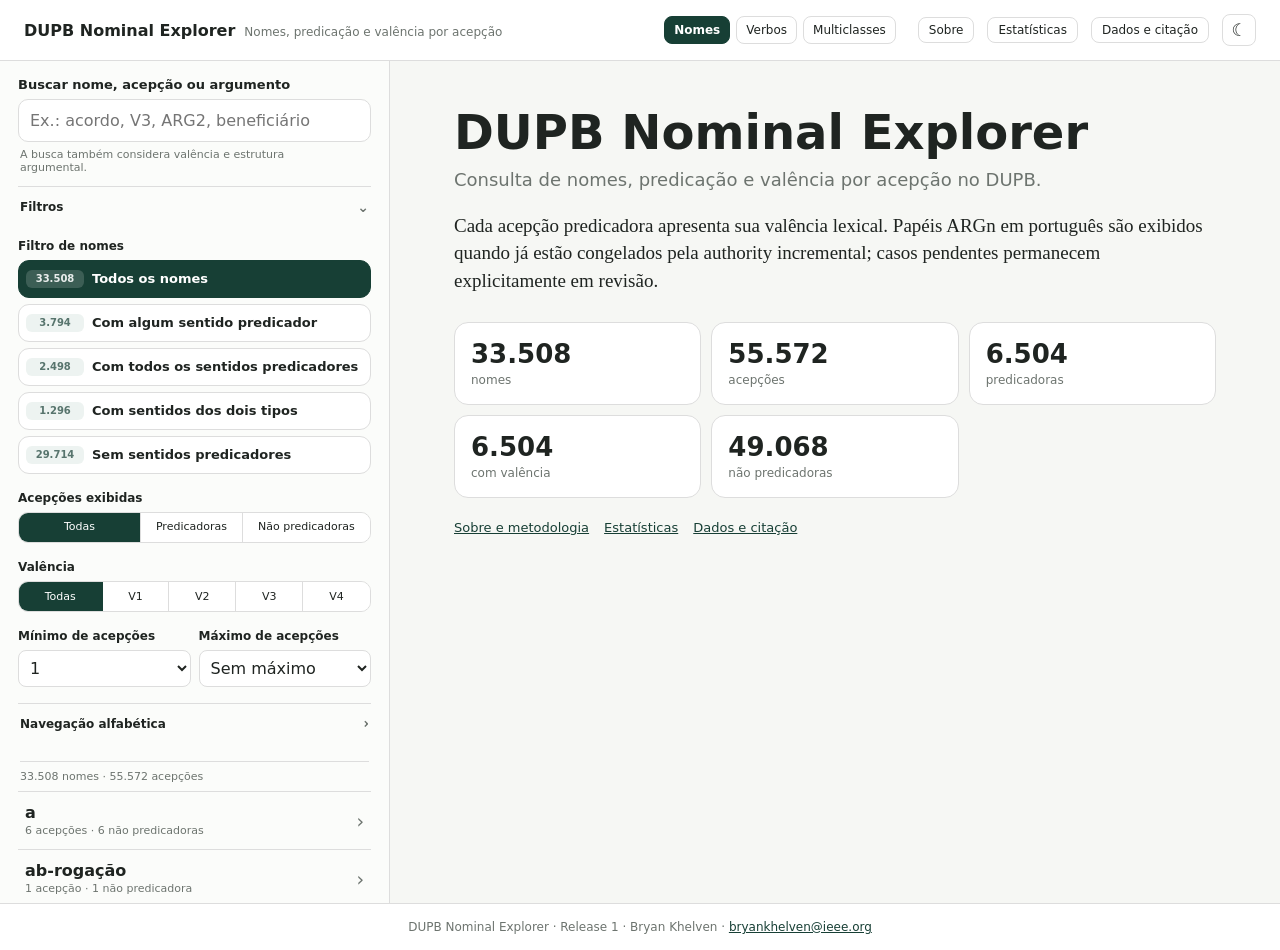
==== commit 8db513b8: "Publish incremental nominal role authority ORCH236" ====
--- a/index.html
+++ b/index.html
@@ -23,8 +23,8 @@
 <div id="activeFilters" class="active-filters" hidden></div><div id="count" aria-live="polite"></div><div id="list" class="lexical-list"></div><div id="listSentinel" class="list-sentinel" aria-hidden="true"></div>
 </aside>
 <section id="content">
-<div id="intro"><h1>DUPB Nominal Explorer</h1><p class="subtitle">Consulta de nomes, predicação e valência por acepção no DUPB.</p><p class="scope">Cada acepção predicadora apresenta sua valência lexical e estrutura argumental. A classificação e a valência são representadas por acepção.</p><div id="stats"></div><div class="page-links"><a href="about.html">Sobre e metodologia</a><a href="stats.html">Estatísticas</a><a href="download.html">Dados e citação</a></div></div>
+<div id="intro"><h1>DUPB Nominal Explorer</h1><p class="subtitle">Consulta de nomes, predicação e valência por acepção no DUPB.</p><p class="scope">Cada acepção predicadora apresenta sua valência lexical. Papéis ARGn em português são exibidos quando já estão congelados pela authority incremental; casos pendentes permanecem explicitamente em revisão.</p><div id="stats"></div><div class="page-links"><a href="about.html">Sobre e metodologia</a><a href="stats.html">Estatísticas</a><a href="download.html">Dados e citação</a></div></div>
 <div id="entry" hidden><p class="eyebrow">Entrada nominal</p><div class="entry-head"><div><h1 id="title"></h1><p id="summary"></p></div><div class="entry-data"><span>Exportar este nome:</span><button id="jsonOne">JSON</button><button id="jsonlOne">JSONL</button></div></div><div class="entry-body"><div id="groups"></div><aside class="lexical"><h2>Ficha lexical</h2><dl id="lexicalData"></dl><div class="lexical-actions"><button id="copyLink" class="quiet-action">Copiar link</button><details class="cite-menu"><summary>Citar esta entrada</summary><div class="cite-menu-body"><button id="copyCitation" class="quiet-action">Copiar referência</button><button id="copyBibtex" class="quiet-action">Copiar BibTeX</button></div></details></div></aside></div></div>
 </section></main>
 <footer>DUPB Nominal Explorer · Release 1 · Bryan Khelven · <a href="mailto:bryankhelven@ieee.org">bryankhelven@ieee.org</a></footer>
-<script src="data/release-info.js"></script><script src="data/entries.js"></script><script src="common.js"></script><script src="app.js"></script><script src="resource-nav.js"></script></body></html>
+<script src="data/release-info.js"></script><script src="data/entries.js"></script><script src="data/role-authority.js"></script><script src="common.js"></script><script src="app.js"></script><script src="resource-nav.js"></script></body></html>
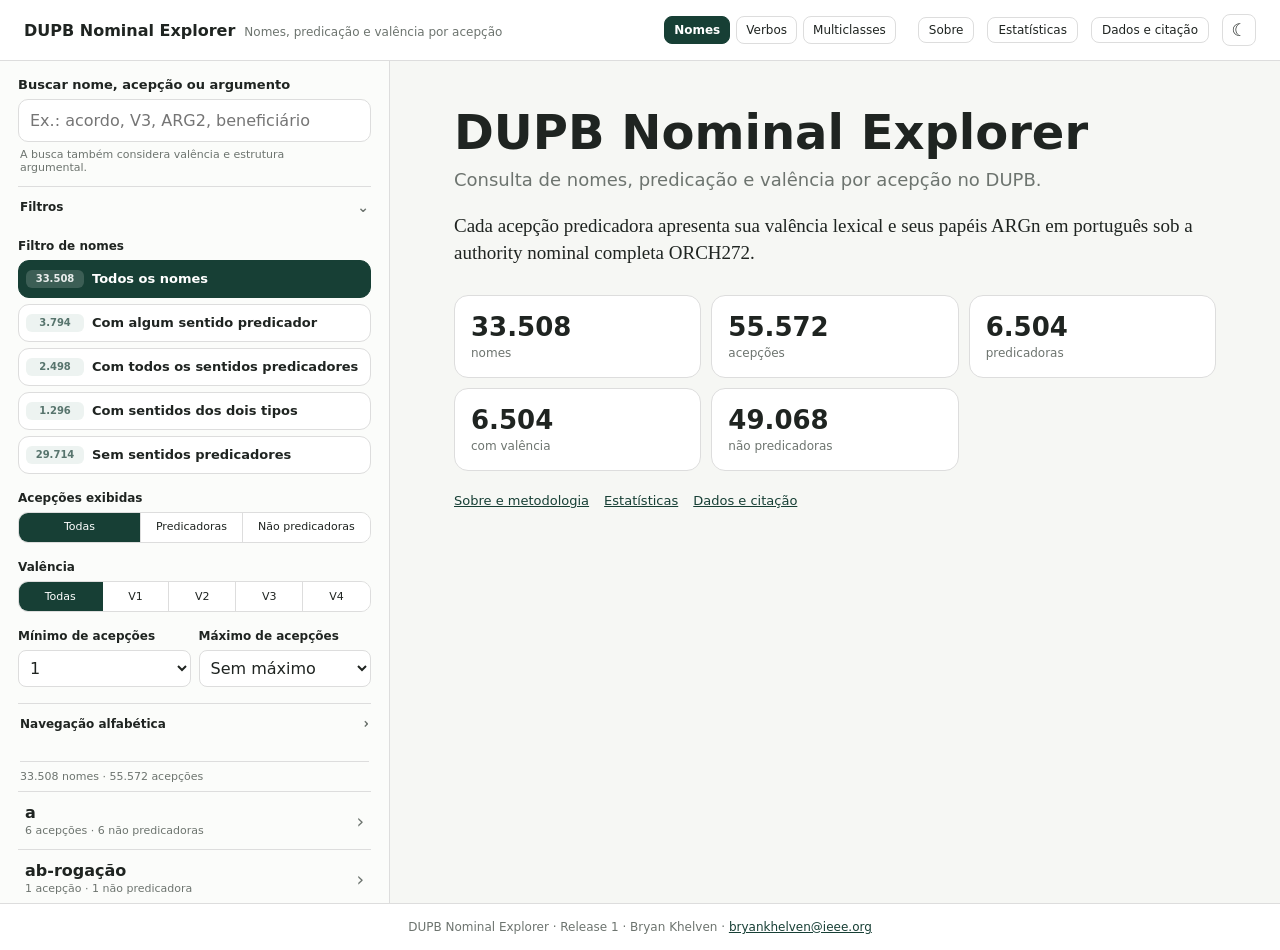
==== commit 5c7e8823: "Publish full nominal role authority ORCH272" ====
--- a/index.html
+++ b/index.html
@@ -23,7 +23,7 @@
 <div id="activeFilters" class="active-filters" hidden></div><div id="count" aria-live="polite"></div><div id="list" class="lexical-list"></div><div id="listSentinel" class="list-sentinel" aria-hidden="true"></div>
 </aside>
 <section id="content">
-<div id="intro"><h1>DUPB Nominal Explorer</h1><p class="subtitle">Consulta de nomes, predicação e valência por acepção no DUPB.</p><p class="scope">Cada acepção predicadora apresenta sua valência lexical. Papéis ARGn em português são exibidos quando já estão congelados pela authority incremental; casos pendentes permanecem explicitamente em revisão.</p><div id="stats"></div><div class="page-links"><a href="about.html">Sobre e metodologia</a><a href="stats.html">Estatísticas</a><a href="download.html">Dados e citação</a></div></div>
+<div id="intro"><h1>DUPB Nominal Explorer</h1><p class="subtitle">Consulta de nomes, predicação e valência por acepção no DUPB.</p><p class="scope">Cada acepção predicadora apresenta sua valência lexical e seus papéis ARGn em português sob a authority nominal completa ORCH272.</p><div id="stats"></div><div class="page-links"><a href="about.html">Sobre e metodologia</a><a href="stats.html">Estatísticas</a><a href="download.html">Dados e citação</a></div></div>
 <div id="entry" hidden><p class="eyebrow">Entrada nominal</p><div class="entry-head"><div><h1 id="title"></h1><p id="summary"></p></div><div class="entry-data"><span>Exportar este nome:</span><button id="jsonOne">JSON</button><button id="jsonlOne">JSONL</button></div></div><div class="entry-body"><div id="groups"></div><aside class="lexical"><h2>Ficha lexical</h2><dl id="lexicalData"></dl><div class="lexical-actions"><button id="copyLink" class="quiet-action">Copiar link</button><details class="cite-menu"><summary>Citar esta entrada</summary><div class="cite-menu-body"><button id="copyCitation" class="quiet-action">Copiar referência</button><button id="copyBibtex" class="quiet-action">Copiar BibTeX</button></div></details></div></aside></div></div>
 </section></main>
 <footer>DUPB Nominal Explorer · Release 1 · Bryan Khelven · <a href="mailto:bryankhelven@ieee.org">bryankhelven@ieee.org</a></footer>
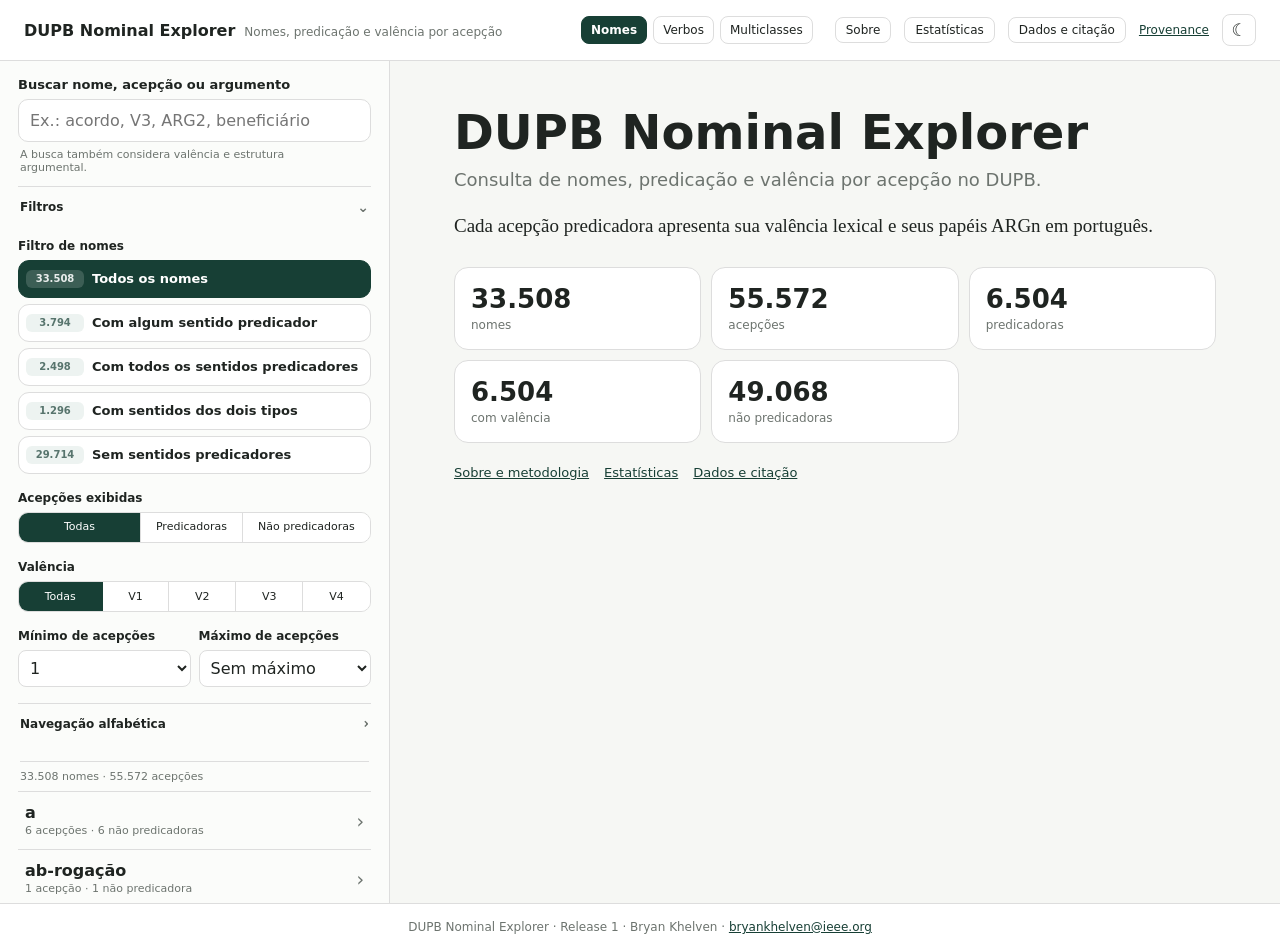
==== commit 4d83262f: "Sanitize public nominal JSON payloads ORCH323" ====
--- a/index.html
+++ b/index.html
@@ -23,7 +23,7 @@
 <div id="activeFilters" class="active-filters" hidden></div><div id="count" aria-live="polite"></div><div id="list" class="lexical-list"></div><div id="listSentinel" class="list-sentinel" aria-hidden="true"></div>
 </aside>
 <section id="content">
-<div id="intro"><h1>DUPB Nominal Explorer</h1><p class="subtitle">Consulta de nomes, predicação e valência por acepção no DUPB.</p><p class="scope">Cada acepção predicadora apresenta sua valência lexical e seus papéis ARGn em português sob a authority nominal completa ORCH272.</p><div id="stats"></div><div class="page-links"><a href="about.html">Sobre e metodologia</a><a href="stats.html">Estatísticas</a><a href="download.html">Dados e citação</a></div></div>
+<div id="intro"><h1>DUPB Nominal Explorer</h1><p class="subtitle">Consulta de nomes, predicação e valência por acepção no DUPB.</p><p class="scope">Cada acepção predicadora apresenta sua valência lexical e seus papéis ARGn em português.</p><div id="stats"></div><div class="page-links"><a href="about.html">Sobre e metodologia</a><a href="stats.html">Estatísticas</a><a href="download.html">Dados e citação</a></div></div>
 <div id="entry" hidden><p class="eyebrow">Entrada nominal</p><div class="entry-head"><div><h1 id="title"></h1><p id="summary"></p></div><div class="entry-data"><span>Exportar este nome:</span><button id="jsonOne">JSON</button><button id="jsonlOne">JSONL</button></div></div><div class="entry-body"><div id="groups"></div><aside class="lexical"><h2>Ficha lexical</h2><dl id="lexicalData"></dl><div class="lexical-actions"><button id="copyLink" class="quiet-action">Copiar link</button><details class="cite-menu"><summary>Citar esta entrada</summary><div class="cite-menu-body"><button id="copyCitation" class="quiet-action">Copiar referência</button><button id="copyBibtex" class="quiet-action">Copiar BibTeX</button></div></details></div></aside></div></div>
 </section></main>
 <footer>DUPB Nominal Explorer · Release 1 · Bryan Khelven · <a href="mailto:bryankhelven@ieee.org">bryankhelven@ieee.org</a></footer>
--- a/valency.css
+++ b/valency.css
@@ -1,5 +1,5 @@
 
-/* Valency UI — ORCH215 candidate */
+/* Valency UI */
 .badges{display:flex;align-items:center;gap:6px;flex-wrap:wrap}
 .badge.valency{font-weight:850;letter-spacing:.04em;border:1px solid currentColor;background:transparent}
 .valency-box{margin-top:12px;padding:11px 12px;border:1px solid var(--line);border-radius:10px;background:var(--soft)}
